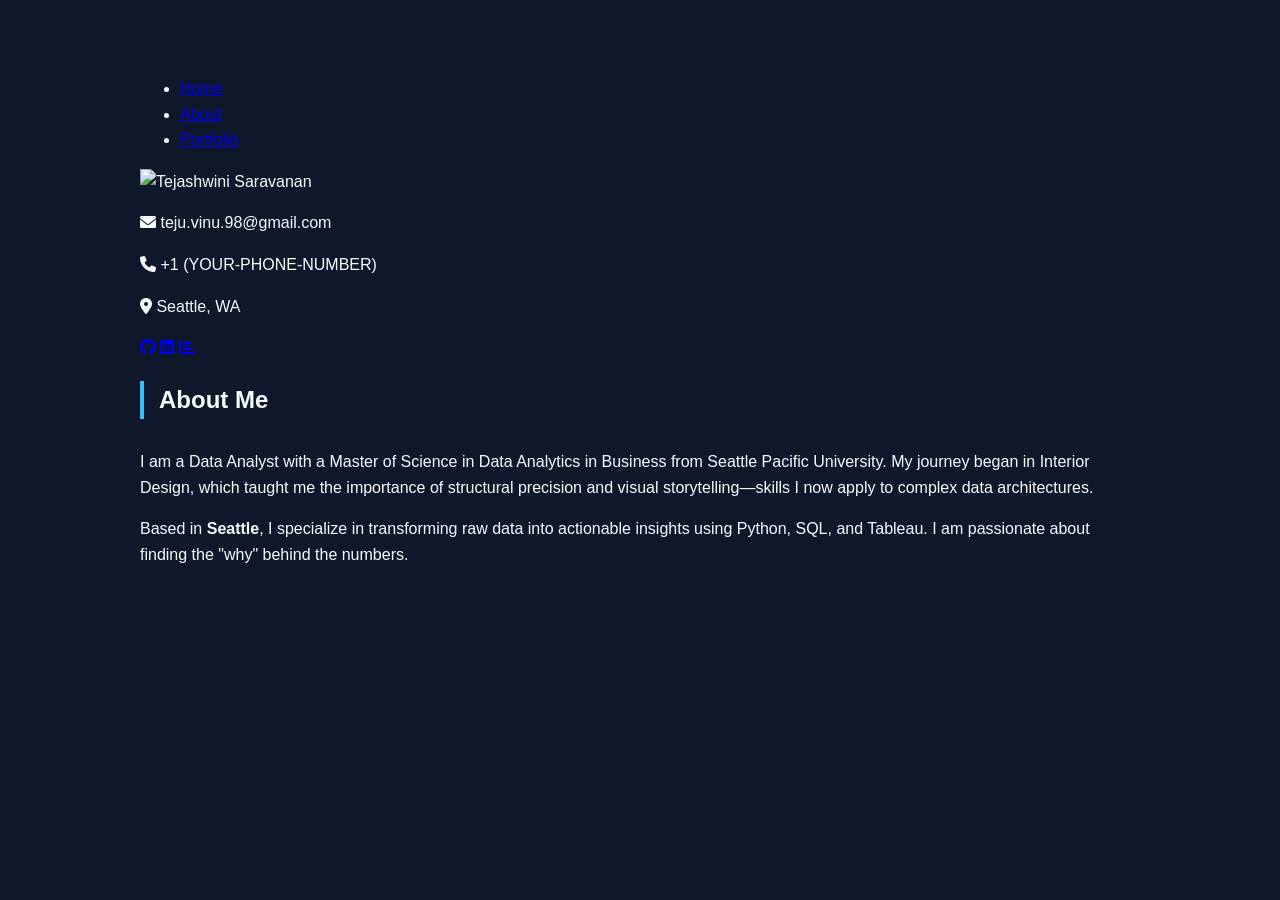
==== about.html @ 37445ebd "Add about.html with personal information and profile" ====
<!DOCTYPE html>
<html lang="en">
<head>
    <meta charset="UTF-8">
    <meta name="viewport" content="width=device-width, initial-scale=1.0">
    <title>About Me | Tejashwini Saravanan</title>
    <link rel="stylesheet" href="style.css">
    <link rel="stylesheet" href="https://cdnjs.cloudflare.com/ajax/libs/font-awesome/6.0.0/css/all.min.css">
</head>
<body class="dark-theme">
    <div class="container">
        <nav class="navbar">
            <ul>
                <li><a href="index.html">Home</a></li>
                <li><a href="about.html" class="active">About</a></li>
                <li><a href="portfolio.html">Portfolio</a></li>
            </ul>
        </nav>

        <section class="about-section">
            <div class="about-grid">
                <div class="profile-sidebar card">
                    <img src="profile.jpg" alt="Tejashwini Saravanan" class="profile-pic">
                    <div class="contact-info">
                        <p><i class="fas fa-envelope"></i> teju.vinu.98@gmail.com</p>
                        <p><i class="fas fa-phone"></i> +1 (YOUR-PHONE-NUMBER)</p>
                        <p><i class="fas fa-map-marker-alt"></i> Seattle, WA</p>
                    </div>
                    <div class="external-links">
                        <a href="https://github.com/your-username" target="_blank"><i class="fab fa-github"></i></a>
                        <a href="https://linkedin.com/in/your-username" target="_blank"><i class="fab fa-linkedin"></i></a>
                        <a href="https://public.tableau.com/app/profile/your-username" target="_blank"><i class="fas fa-chart-bar"></i></a>
                    </div>
                </div>

                <div class="about-content card">
                    <h2>About Me</h2>
                    <p>I am a Data Analyst with a Master of Science in Data Analytics in Business from Seattle Pacific University. My journey began in Interior Design, which taught me the importance of structural precision and visual storytelling—skills I now apply to complex data architectures.</p>
                    <p>Based in <strong>Seattle</strong>, I specialize in transforming raw data into actionable insights using Python, SQL, and Tableau. I am passionate about finding the "why" behind the numbers.</p>
                </div>
            </div>
        </section>
    </div>
</body>
</html>
---- style.css ----
:root {
    --bg: #0f172a;
    --card-bg: #1e293b;
    --text: #f8fafc;
    --accent: #38bdf8; /* Professional Blue */
    --tag-bg: #0369a1;
}

body {
    background-color: var(--bg);
    color: var(--text);
    font-family: 'Segoe UI', Tahoma, Geneva, Verdana, sans-serif;
    margin: 0;
    line-height: 1.6;
}

.container {
    max-width: 1000px;
    margin: 0 auto;
    padding: 60px 20px;
}

header {
    text-align: center;
    margin-bottom: 80px;
}

.glow {
    font-size: 3rem;
    color: var(--accent);
    text-shadow: 0 0 10px rgba(56, 189, 248, 0.3);
    margin-bottom: 0;
}

.subtitle {
    font-size: 1.2rem;
    color: #94a3b8;
}

.social-links a {
    color: var(--text);
    font-size: 1.5rem;
    margin: 0 15px;
    transition: 0.3s;
}

.social-links a:hover {
    color: var(--accent);
}

h2 {
    border-left: 4px solid var(--accent);
    padding-left: 15px;
    margin-bottom: 30px;
}

.project-grid {
    display: grid;
    grid-template-columns: repeat(auto-fit, minmax(350px, 1fr));
    gap: 30px;
}

.project-card {
    background: var(--card-bg);
    border-radius: 15px;
    border: 1px solid #334155;
    overflow: hidden;
    transition: transform 0.3s, border-color 0.3s;
}

.project-card:hover {
    transform: translateY(-10px);
    border-color: var(--accent);
}

.card-content {
    padding: 25px;
}

.tag {
    background: var(--tag-bg);
    font-size: 0.75rem;
    font-weight: bold;
    padding: 5px 12px;
    border-radius: 20px;
    text-transform: uppercase;
}

.btn-more {
    display: inline-block;
    margin-top: 20px;
    color: var(--accent);
    text-decoration: none;
    font-weight: bold;
}
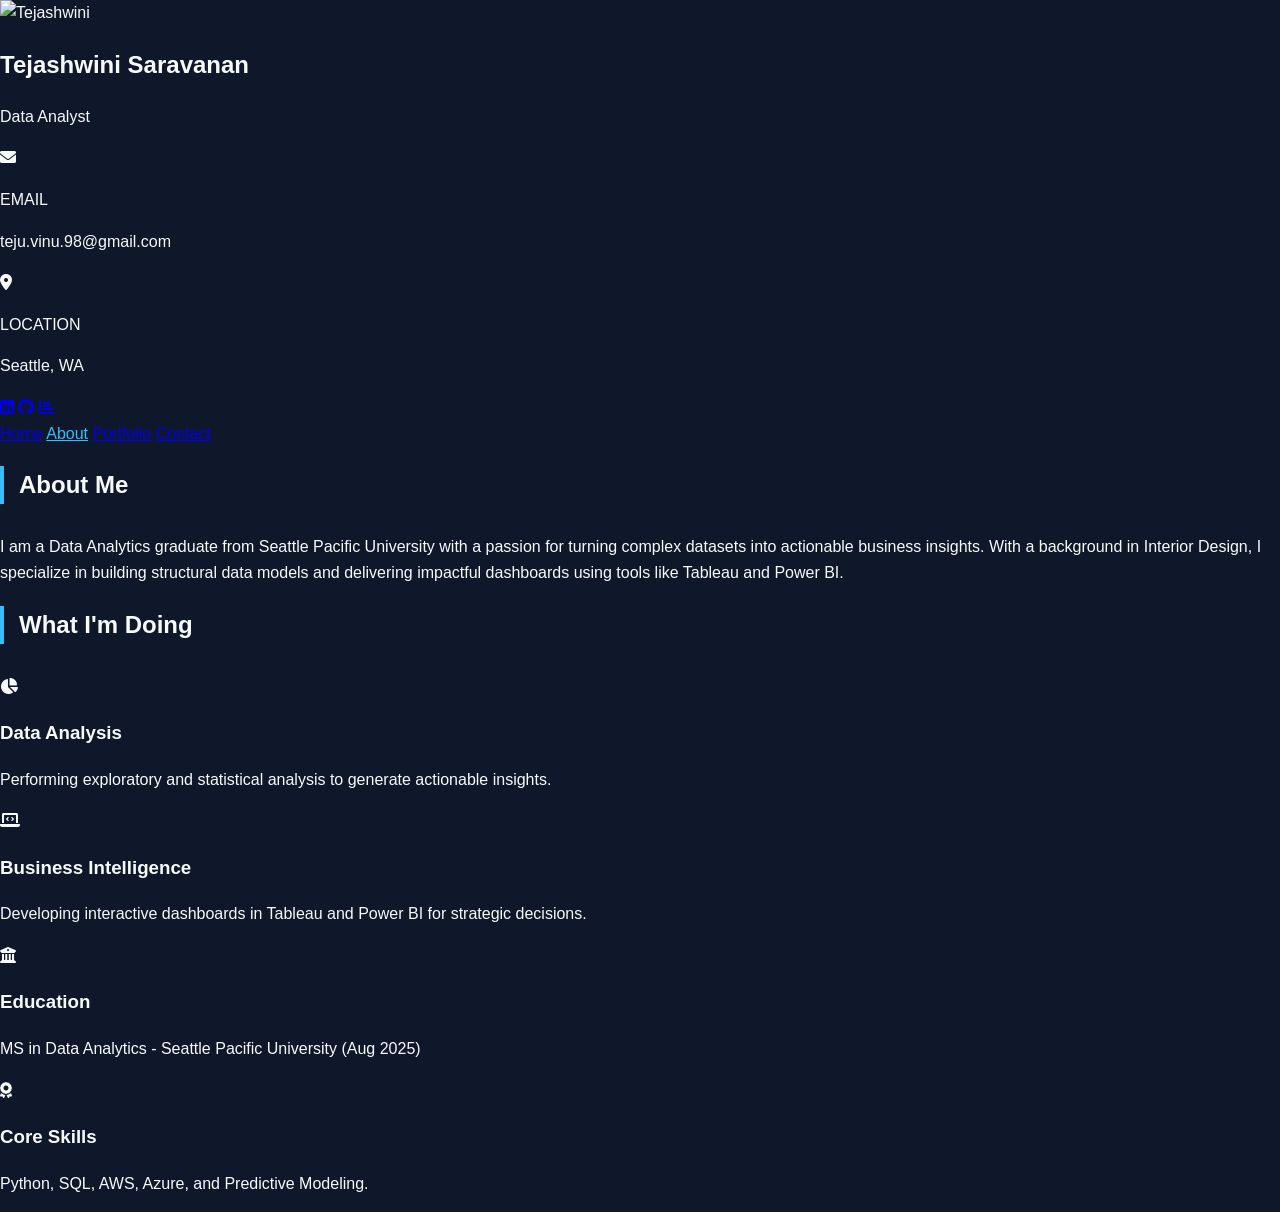
==== commit 8e1cae2a: "Enhance about.html with sidebar and services section Added a sidebar with profile information and se" ====
--- a/about.html
+++ b/about.html
@@ -8,38 +8,80 @@
     <link rel="stylesheet" href="https://cdnjs.cloudflare.com/ajax/libs/font-awesome/6.0.0/css/all.min.css">
 </head>
 <body class="dark-theme">
-    <div class="container">
-        <nav class="navbar">
-            <ul>
-                <li><a href="index.html">Home</a></li>
-                <li><a href="about.html" class="active">About</a></li>
-                <li><a href="portfolio.html">Portfolio</a></li>
-            </ul>
-        </nav>
-
-        <section class="about-section">
-            <div class="about-grid">
-                <div class="profile-sidebar card">
-                    <img src="profile.jpg" alt="Tejashwini Saravanan" class="profile-pic">
-                    <div class="contact-info">
-                        <p><i class="fas fa-envelope"></i> teju.vinu.98@gmail.com</p>
-                        <p><i class="fas fa-phone"></i> +1 (YOUR-PHONE-NUMBER)</p>
-                        <p><i class="fas fa-map-marker-alt"></i> Seattle, WA</p>
+    <div class="main-container">
+        
+        <aside class="sidebar">
+            <div class="sidebar-card">
+                <img src="profile.jpg" alt="Tejashwini" class="avatar">
+                <h1 class="name">Tejashwini Saravanan</h1>
+                <p class="badge">Data Analyst</p>
+                <div class="separator"></div>
+                <div class="contact-list">
+                    <div class="contact-item">
+                        <i class="fas fa-envelope icon-bg"></i>
+                        <div><p class="label">EMAIL</p><p>teju.vinu.98@gmail.com</p></div>
                     </div>
-                    <div class="external-links">
-                        <a href="https://github.com/your-username" target="_blank"><i class="fab fa-github"></i></a>
-                        <a href="https://linkedin.com/in/your-username" target="_blank"><i class="fab fa-linkedin"></i></a>
-                        <a href="https://public.tableau.com/app/profile/your-username" target="_blank"><i class="fas fa-chart-bar"></i></a>
+                    <div class="contact-item">
+                        <i class="fas fa-map-marker-alt icon-bg"></i>
+                        <div><p class="label">LOCATION</p><p>Seattle, WA</p></div>
                     </div>
                 </div>
-
-                <div class="about-content card">
-                    <h2>About Me</h2>
-                    <p>I am a Data Analyst with a Master of Science in Data Analytics in Business from Seattle Pacific University. My journey began in Interior Design, which taught me the importance of structural precision and visual storytelling—skills I now apply to complex data architectures.</p>
-                    <p>Based in <strong>Seattle</strong>, I specialize in transforming raw data into actionable insights using Python, SQL, and Tableau. I am passionate about finding the "why" behind the numbers.</p>
+                <div class="social-icons">
+                    <a href="https://linkedin.com/in/tejashwini-saravanan/"><i class="fab fa-linkedin"></i></a>
+                    <a href="https://github.com/tejashwini-s"><i class="fab fa-github"></i></a>
+                    <a href="#"><i class="fas fa-chart-bar"></i></a>
                 </div>
             </div>
-        </section>
+        </aside>
+
+        <main class="content-area">
+            <nav class="top-nav">
+                <a href="index.html">Home</a>
+                <a href="about.html" class="active">About</a>
+                <a href="portfolio.html">Portfolio</a>
+                <a href="contact.html">Contact</a>
+            </nav>
+
+            <section class="about-text">
+                <h2 class="section-title">About Me</h2>
+                <div class="title-underline"></div>
+                <p>I am a Data Analytics graduate from Seattle Pacific University with a passion for turning complex datasets into actionable business insights. With a background in Interior Design, I specialize in building structural data models and delivering impactful dashboards using tools like Tableau and Power BI.</p>
+            </section>
+
+            <section class="services">
+                <h2 class="section-title">What I'm Doing</h2>
+                <div class="service-grid">
+                    <div class="service-card">
+                        <i class="fas fa-chart-pie"></i>
+                        <div>
+                            <h3>Data Analysis</h3>
+                            <p>Performing exploratory and statistical analysis to generate actionable insights.</p>
+                        </div>
+                    </div>
+                    <div class="service-card">
+                        <i class="fas fa-laptop-code"></i>
+                        <div>
+                            <h3>Business Intelligence</h3>
+                            <p>Developing interactive dashboards in Tableau and Power BI for strategic decisions.</p>
+                        </div>
+                    </div>
+                    <div class="service-card">
+                        <i class="fas fa-university"></i>
+                        <div>
+                            <h3>Education</h3>
+                            <p>MS in Data Analytics - Seattle Pacific University (Aug 2025)</p>
+                        </div>
+                    </div>
+                    <div class="service-card">
+                        <i class="fas fa-award"></i>
+                        <div>
+                            <h3>Core Skills</h3>
+                            <p>Python, SQL, AWS, Azure, and Predictive Modeling.</p>
+                        </div>
+                    </div>
+                </div>
+            </section>
+        </main>
     </div>
 </body>
 </html>
--- a/style.css
+++ b/style.css
@@ -93,3 +93,46 @@
     text-decoration: none;
     font-weight: bold;
 }
+/* Navigation Bar */
+.navbar ul {
+    list-style: none;
+    display: flex;
+    justify-content: center;
+    gap: 30px;
+    padding: 20px 0;
+}
+.navbar a {
+    text-decoration: none;
+    color: var(--text);
+    font-weight: 600;
+}
+.navbar a:hover, .active {
+    color: var(--accent);
+}
+
+/* About Page Grid */
+.about-grid {
+    display: grid;
+    grid-template-columns: 1fr 2fr;
+    gap: 30px;
+    margin-top: 40px;
+}
+
+.profile-pic {
+    width: 100%;
+    border-radius: 15px;
+    margin-bottom: 20px;
+}
+
+.contact-info p {
+    font-size: 0.9rem;
+    margin: 10px 0;
+    color: #94a3b8;
+}
+
+.external-links {
+    display: flex;
+    justify-content: space-around;
+    font-size: 1.5rem;
+    margin-top: 20px;
+}
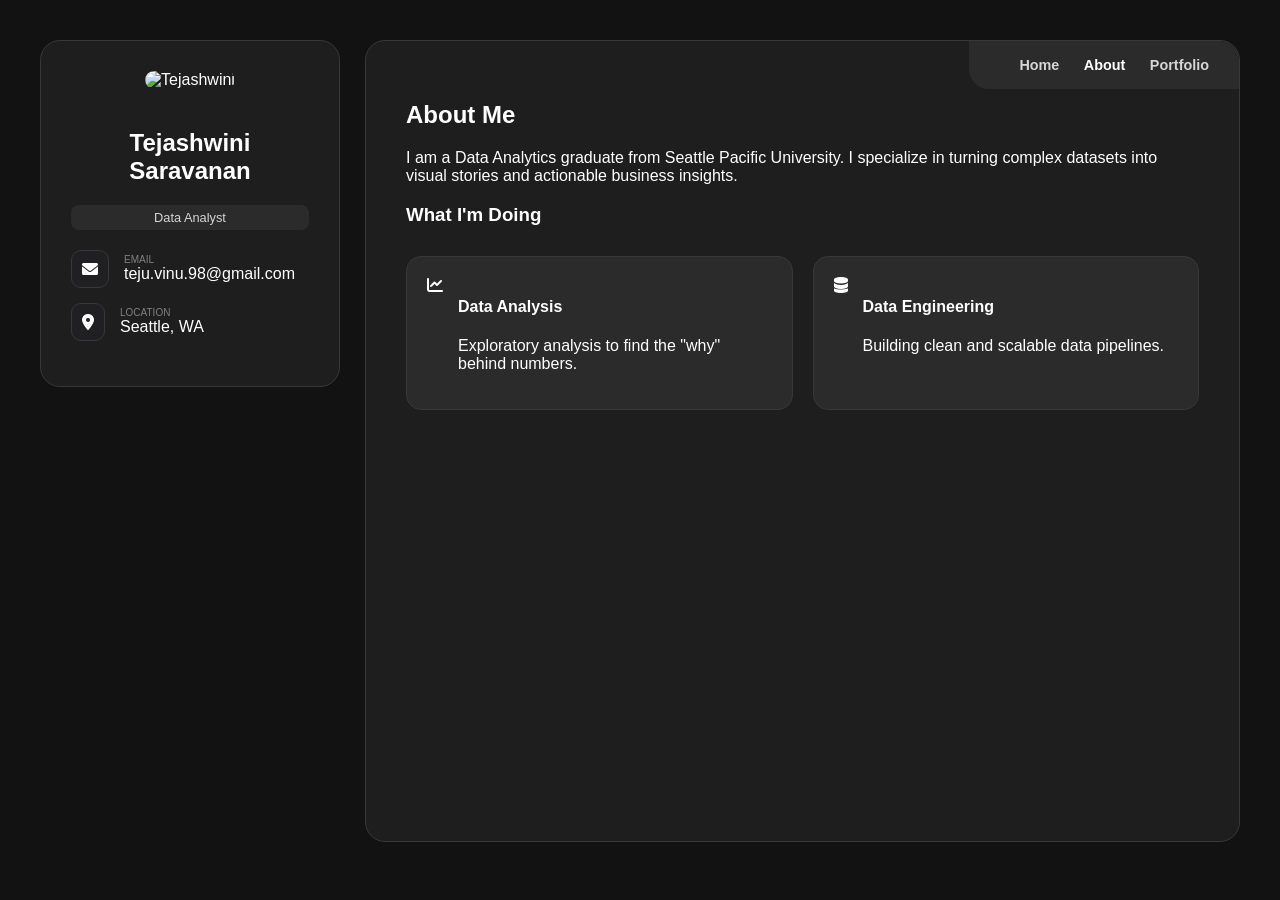
==== commit 3b6898fd: "Update About Me section and improve layout" ====
--- a/about.html
+++ b/about.html
@@ -3,33 +3,26 @@
 <head>
     <meta charset="UTF-8">
     <meta name="viewport" content="width=device-width, initial-scale=1.0">
-    <title>About Me | Tejashwini Saravanan</title>
+    <title>About | Tejashwini Saravanan</title>
     <link rel="stylesheet" href="style.css">
     <link rel="stylesheet" href="https://cdnjs.cloudflare.com/ajax/libs/font-awesome/6.0.0/css/all.min.css">
 </head>
-<body class="dark-theme">
+<body>
     <div class="main-container">
-        
         <aside class="sidebar">
             <div class="sidebar-card">
                 <img src="profile.jpg" alt="Tejashwini" class="avatar">
-                <h1 class="name">Tejashwini Saravanan</h1>
+                <h2>Tejashwini Saravanan</h2>
                 <p class="badge">Data Analyst</p>
-                <div class="separator"></div>
                 <div class="contact-list">
                     <div class="contact-item">
                         <i class="fas fa-envelope icon-bg"></i>
-                        <div><p class="label">EMAIL</p><p>teju.vinu.98@gmail.com</p></div>
+                        <div><p style="font-size: 10px; color: gray; margin: 0;">EMAIL</p><p style="margin: 0;">teju.vinu.98@gmail.com</p></div>
                     </div>
                     <div class="contact-item">
                         <i class="fas fa-map-marker-alt icon-bg"></i>
-                        <div><p class="label">LOCATION</p><p>Seattle, WA</p></div>
+                        <div><p style="font-size: 10px; color: gray; margin: 0;">LOCATION</p><p style="margin: 0;">Seattle, WA</p></div>
                     </div>
-                </div>
-                <div class="social-icons">
-                    <a href="https://linkedin.com/in/tejashwini-saravanan/"><i class="fab fa-linkedin"></i></a>
-                    <a href="https://github.com/tejashwini-s"><i class="fab fa-github"></i></a>
-                    <a href="#"><i class="fas fa-chart-bar"></i></a>
                 </div>
             </div>
         </aside>
@@ -39,48 +32,28 @@
                 <a href="index.html">Home</a>
                 <a href="about.html" class="active">About</a>
                 <a href="portfolio.html">Portfolio</a>
-                <a href="contact.html">Contact</a>
             </nav>
 
-            <section class="about-text">
-                <h2 class="section-title">About Me</h2>
-                <div class="title-underline"></div>
-                <p>I am a Data Analytics graduate from Seattle Pacific University with a passion for turning complex datasets into actionable business insights. With a background in Interior Design, I specialize in building structural data models and delivering impactful dashboards using tools like Tableau and Power BI.</p>
-            </section>
+            <h2>About Me</h2>
+            <p>I am a Data Analytics graduate from Seattle Pacific University. I specialize in turning complex datasets into visual stories and actionable business insights.</p>
 
-            <section class="services">
-                <h2 class="section-title">What I'm Doing</h2>
-                <div class="service-grid">
-                    <div class="service-card">
-                        <i class="fas fa-chart-pie"></i>
-                        <div>
-                            <h3>Data Analysis</h3>
-                            <p>Performing exploratory and statistical analysis to generate actionable insights.</p>
-                        </div>
-                    </div>
-                    <div class="service-card">
-                        <i class="fas fa-laptop-code"></i>
-                        <div>
-                            <h3>Business Intelligence</h3>
-                            <p>Developing interactive dashboards in Tableau and Power BI for strategic decisions.</p>
-                        </div>
-                    </div>
-                    <div class="service-card">
-                        <i class="fas fa-university"></i>
-                        <div>
-                            <h3>Education</h3>
-                            <p>MS in Data Analytics - Seattle Pacific University (Aug 2025)</p>
-                        </div>
-                    </div>
-                    <div class="service-card">
-                        <i class="fas fa-award"></i>
-                        <div>
-                            <h3>Core Skills</h3>
-                            <p>Python, SQL, AWS, Azure, and Predictive Modeling.</p>
-                        </div>
+            <h3>What I'm Doing</h3>
+            <div class="service-grid">
+                <div class="service-card">
+                    <i class="fas fa-chart-line"></i>
+                    <div>
+                        <h4>Data Analysis</h4>
+                        <p>Exploratory analysis to find the "why" behind numbers.</p>
                     </div>
                 </div>
-            </section>
+                <div class="service-card">
+                    <i class="fas fa-database"></i>
+                    <div>
+                        <h4>Data Engineering</h4>
+                        <p>Building clean and scalable data pipelines.</p>
+                    </div>
+                </div>
+            </div>
         </main>
     </div>
 </body>
--- a/style.css
+++ b/style.css
@@ -1,138 +1,120 @@
 :root {
-    --bg: #0f172a;
-    --card-bg: #1e293b;
-    --text: #f8fafc;
-    --accent: #38bdf8; /* Professional Blue */
-    --tag-bg: #0369a1;
+    --bg-black: #121212;
+    --card-gray: #1e1e1f;
+    --border-gray: #383838;
+    --text-white: #ffffff;
+    --text-dim: #d6d6d6;
 }
 
 body {
-    background-color: var(--bg);
-    color: var(--text);
-    font-family: 'Segoe UI', Tahoma, Geneva, Verdana, sans-serif;
+    background-color: var(--bg-black);
+    color: var(--text-white);
+    font-family: 'Poppins', sans-serif;
     margin: 0;
-    line-height: 1.6;
+    display: flex;
+    justify-content: center;
+    padding: 40px 20px;
 }
 
-.container {
-    max-width: 1000px;
-    margin: 0 auto;
-    padding: 60px 20px;
+.main-container {
+    display: flex;
+    gap: 25px;
+    max-width: 1200px;
+    width: 100%;
 }
 
-header {
-    text-align: center;
-    margin-bottom: 80px;
+/* SIDEBAR STYLING */
+.sidebar {
+    width: 300px;
+    flex-shrink: 0;
 }
 
-.glow {
-    font-size: 3rem;
-    color: var(--accent);
-    text-shadow: 0 0 10px rgba(56, 189, 248, 0.3);
-    margin-bottom: 0;
+.sidebar-card {
+    background: var(--card-gray);
+    border: 1px solid var(--border-gray);
+    border-radius: 20px;
+    padding: 30px;
+    text-align: center;
+    position: sticky;
+    top: 40px;
 }
 
-.subtitle {
-    font-size: 1.2rem;
-    color: #94a3b8;
-}
-
-.social-links a {
-    color: var(--text);
-    font-size: 1.5rem;
-    margin: 0 15px;
-    transition: 0.3s;
-}
-
-.social-links a:hover {
-    color: var(--accent);
-}
-
-h2 {
-    border-left: 4px solid var(--accent);
-    padding-left: 15px;
-    margin-bottom: 30px;
-}
-
-.project-grid {
-    display: grid;
-    grid-template-columns: repeat(auto-fit, minmax(350px, 1fr));
-    gap: 30px;
-}
-
-.project-card {
-    background: var(--card-bg);
-    border-radius: 15px;
-    border: 1px solid #334155;
-    overflow: hidden;
-    transition: transform 0.3s, border-color 0.3s;
-}
-
-.project-card:hover {
-    transform: translateY(-10px);
-    border-color: var(--accent);
-}
-
-.card-content {
-    padding: 25px;
-}
-
-.tag {
-    background: var(--tag-bg);
-    font-size: 0.75rem;
-    font-weight: bold;
-    padding: 5px 12px;
+.avatar {
+    width: 100%;
     border-radius: 20px;
-    text-transform: uppercase;
-}
-
-.btn-more {
-    display: inline-block;
-    margin-top: 20px;
-    color: var(--accent);
-    text-decoration: none;
-    font-weight: bold;
-}
-/* Navigation Bar */
-.navbar ul {
-    list-style: none;
-    display: flex;
-    justify-content: center;
-    gap: 30px;
-    padding: 20px 0;
-}
-.navbar a {
-    text-decoration: none;
-    color: var(--text);
-    font-weight: 600;
-}
-.navbar a:hover, .active {
-    color: var(--accent);
-}
-
-/* About Page Grid */
-.about-grid {
-    display: grid;
-    grid-template-columns: 1fr 2fr;
-    gap: 30px;
-    margin-top: 40px;
-}
-
-.profile-pic {
-    width: 100%;
-    border-radius: 15px;
+    object-fit: cover;
     margin-bottom: 20px;
 }
 
-.contact-info p {
-    font-size: 0.9rem;
-    margin: 10px 0;
-    color: #94a3b8;
+.badge {
+    background: #2b2b2c;
+    padding: 5px 15px;
+    border-radius: 8px;
+    font-size: 0.8rem;
+    color: var(--text-dim);
 }
 
-.external-links {
-    display: flex;
-    justify-content: space-around;
-    font-size: 1.5rem;
+.contact-list {
+    text-align: left;
     margin-top: 20px;
 }
+
+.contact-item {
+    display: flex;
+    align-items: center;
+    gap: 15px;
+    margin-bottom: 15px;
+}
+
+.icon-bg {
+    background: #202022;
+    padding: 10px;
+    border-radius: 10px;
+    border: 1px solid var(--border-gray);
+}
+
+/* CONTENT AREA STYLING */
+.content-area {
+    background: var(--card-gray);
+    border: 1px solid var(--border-gray);
+    border-radius: 20px;
+    padding: 40px;
+    flex-grow: 1;
+    position: relative;
+    min-height: 80vh;
+}
+
+.top-nav {
+    position: absolute;
+    top: 0;
+    right: 0;
+    background: #2b2b2c;
+    border-radius: 0 20px 0 20px;
+    padding: 15px 30px;
+}
+
+.top-nav a {
+    text-decoration: none;
+    color: var(--text-dim);
+    margin-left: 20px;
+    font-size: 0.9rem;
+    font-weight: 600;
+}
+
+.top-nav a.active { color: white; }
+
+.service-grid {
+    display: grid;
+    grid-template-columns: 1fr 1fr;
+    gap: 20px;
+    margin-top: 30px;
+}
+
+.service-card {
+    background: #2b2b2c;
+    border: 1px solid var(--border-gray);
+    padding: 20px;
+    border-radius: 15px;
+    display: flex;
+    gap: 15px;
+}
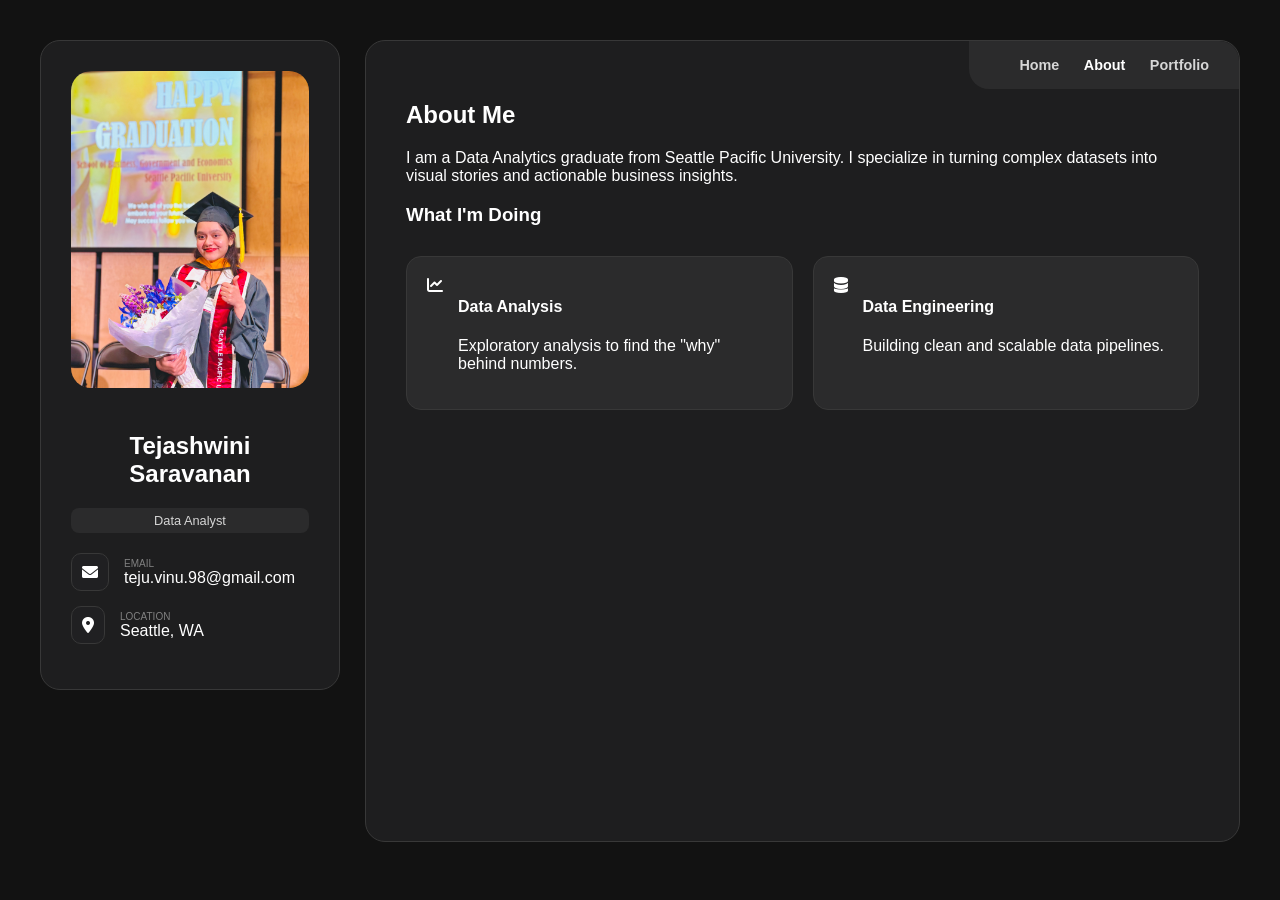
==== commit ebc2a2bf: "Update profile image filename from jpg to jpeg" ====
--- a/about.html
+++ b/about.html
@@ -11,7 +11,7 @@
     <div class="main-container">
         <aside class="sidebar">
             <div class="sidebar-card">
-                <img src="profile.jpg" alt="Tejashwini" class="avatar">
+                <img src="profile.jpeg" alt="Tejashwini" class="avatar">
                 <h2>Tejashwini Saravanan</h2>
                 <p class="badge">Data Analyst</p>
                 <div class="contact-list">
